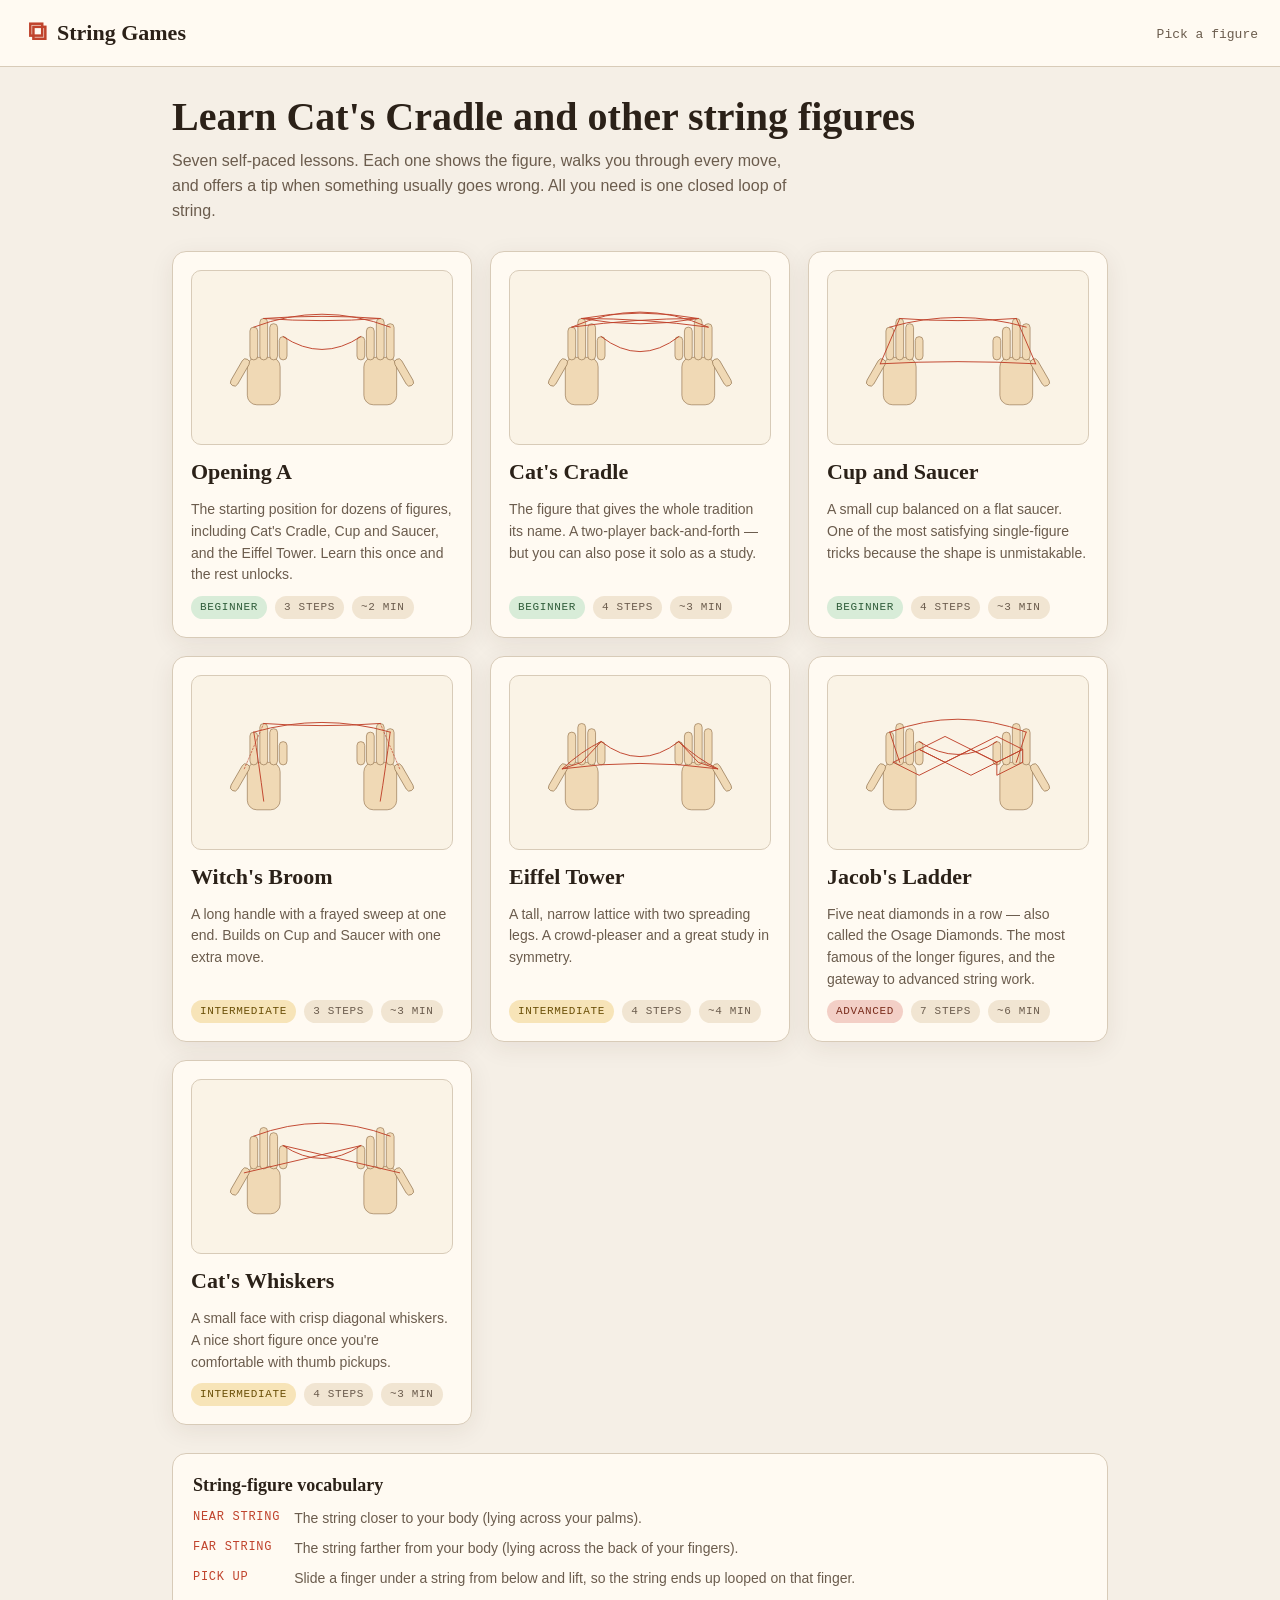
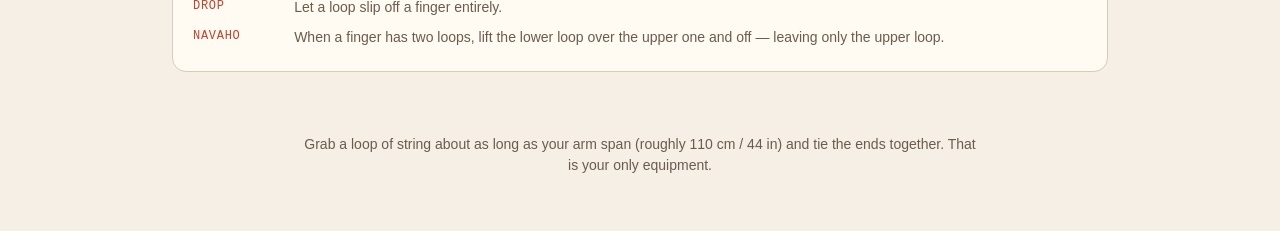
==== string-games/index.html @ 21772d3d "Add String Games tutorial app Static single-page web app teaching Cat's Cradle and six other classic" ====
<!doctype html>
<html lang="en">
  <head>
    <meta charset="utf-8" />
    <meta name="viewport" content="width=device-width, initial-scale=1" />
    <title>String Games — learn Cat's Cradle and friends</title>
    <meta
      name="description"
      content="A self-paced tutorial for Cat's Cradle and other classic string figures. Step-by-step diagrams you can follow with a single loop of string."
    />
    <link rel="stylesheet" href="styles.css" />
  </head>
  <body>
    <header class="topbar">
      <button id="home-link" class="brand" type="button">
        <span class="brand-mark" aria-hidden="true">&#x29C9;</span>
        String Games
      </button>
      <nav class="topbar-meta">
        <span id="crumb" class="crumb">Pick a figure</span>
      </nav>
    </header>

    <main id="app"></main>

    <footer class="foot">
      <p>
        Grab a loop of string about as long as your arm span (roughly 110&nbsp;cm
        / 44&nbsp;in) and tie the ends together. That is your only equipment.
      </p>
    </footer>

    <script src="games.js"></script>
    <script src="app.js"></script>
  </body>
</html>
---- string-games/styles.css ----
:root {
  --bg: #f5efe6;
  --paper: #fffaf2;
  --ink: #2b2118;
  --ink-soft: #6b5c4d;
  --accent: #c0432c;
  --accent-soft: #e8b4a8;
  --line: #d8cbb8;
  --string: #c0432c;
  --string-new: #1d6f42;
  --shadow: 0 6px 24px rgba(60, 40, 20, 0.08);
  --radius: 14px;
  --mono: ui-monospace, SFMono-Regular, Menlo, Consolas, monospace;
  --serif: "Iowan Old Style", "Palatino Linotype", Palatino, Georgia, serif;
  --sans: -apple-system, BlinkMacSystemFont, "Segoe UI", Inter, Roboto, sans-serif;
}

* {
  box-sizing: border-box;
}

html,
body {
  margin: 0;
  padding: 0;
  background: var(--bg);
  color: var(--ink);
  font-family: var(--sans);
  font-size: 16px;
  line-height: 1.55;
  -webkit-font-smoothing: antialiased;
}

.topbar {
  display: flex;
  align-items: center;
  justify-content: space-between;
  padding: 14px 22px;
  border-bottom: 1px solid var(--line);
  background: var(--paper);
  position: sticky;
  top: 0;
  z-index: 5;
}

.brand {
  background: none;
  border: 0;
  cursor: pointer;
  font-family: var(--serif);
  font-size: 22px;
  font-weight: 600;
  color: var(--ink);
  display: flex;
  align-items: center;
  gap: 10px;
  padding: 4px 6px;
}

.brand:hover {
  color: var(--accent);
}

.brand-mark {
  display: inline-block;
  font-size: 26px;
  color: var(--accent);
  transform: translateY(-1px);
}

.crumb {
  font-family: var(--mono);
  font-size: 13px;
  color: var(--ink-soft);
}

main {
  max-width: 980px;
  margin: 0 auto;
  padding: 28px 22px 48px;
}

.foot {
  max-width: 720px;
  margin: 0 auto;
  padding: 0 22px 40px;
  color: var(--ink-soft);
  font-size: 14px;
  text-align: center;
}

/* Home */

.intro {
  margin: 0 0 28px;
}
.intro h1 {
  font-family: var(--serif);
  font-size: 40px;
  line-height: 1.1;
  margin: 0 0 10px;
}
.intro p {
  margin: 0;
  color: var(--ink-soft);
  max-width: 640px;
}

.grid {
  display: grid;
  gap: 18px;
  grid-template-columns: repeat(auto-fill, minmax(260px, 1fr));
}

.card {
  background: var(--paper);
  border: 1px solid var(--line);
  border-radius: var(--radius);
  padding: 18px;
  cursor: pointer;
  text-align: left;
  font: inherit;
  color: inherit;
  display: flex;
  flex-direction: column;
  gap: 10px;
  transition: transform 120ms ease, box-shadow 120ms ease,
    border-color 120ms ease;
  box-shadow: var(--shadow);
}

.card:hover,
.card:focus-visible {
  transform: translateY(-2px);
  border-color: var(--accent-soft);
  outline: none;
}

.card-thumb {
  background: #faf3e6;
  border: 1px solid var(--line);
  border-radius: 10px;
  aspect-ratio: 3 / 2;
  display: flex;
  align-items: center;
  justify-content: center;
  overflow: hidden;
}

.card-thumb svg {
  width: 100%;
  height: 100%;
}

.card-title {
  font-family: var(--serif);
  font-size: 22px;
  margin: 0;
}

.card-desc {
  margin: 0;
  color: var(--ink-soft);
  font-size: 14px;
}

.card-meta {
  display: flex;
  gap: 8px;
  flex-wrap: wrap;
  margin-top: auto;
}

.tag {
  font-family: var(--mono);
  font-size: 11px;
  text-transform: uppercase;
  letter-spacing: 0.06em;
  background: #f1e5d2;
  color: var(--ink-soft);
  border-radius: 999px;
  padding: 3px 9px;
}

.tag.diff-1 {
  background: #d8ecd8;
  color: #2f5d3a;
}
.tag.diff-2 {
  background: #f7e4b8;
  color: #6b5008;
}
.tag.diff-3 {
  background: #f3cfc6;
  color: #7a2c1c;
}

/* Game view */

.game-head {
  display: flex;
  flex-wrap: wrap;
  align-items: baseline;
  justify-content: space-between;
  gap: 12px;
  margin: 0 0 18px;
}

.game-head h1 {
  font-family: var(--serif);
  font-size: 34px;
  margin: 0;
}

.game-blurb {
  color: var(--ink-soft);
  margin: 0 0 22px;
  max-width: 680px;
}

.viewer {
  display: grid;
  grid-template-columns: minmax(280px, 1.2fr) 1fr;
  gap: 22px;
  background: var(--paper);
  border: 1px solid var(--line);
  border-radius: var(--radius);
  padding: 20px;
  box-shadow: var(--shadow);
}

@media (max-width: 720px) {
  .viewer {
    grid-template-columns: 1fr;
  }
}

.stage {
  background: #fffdf7;
  border: 1px dashed var(--line);
  border-radius: 10px;
  display: flex;
  align-items: center;
  justify-content: center;
  aspect-ratio: 3 / 2;
}

.stage svg {
  width: 100%;
  height: 100%;
}

.step-body h2 {
  font-family: var(--serif);
  font-size: 22px;
  margin: 0 0 8px;
}

.step-body .step-num {
  font-family: var(--mono);
  font-size: 12px;
  letter-spacing: 0.08em;
  text-transform: uppercase;
  color: var(--accent);
  display: block;
  margin-bottom: 4px;
}

.step-body p {
  margin: 0 0 12px;
}

.step-body .tip {
  background: #f7eedd;
  border-left: 3px solid var(--accent);
  padding: 10px 12px;
  border-radius: 6px;
  font-size: 14px;
  color: var(--ink);
}

.controls {
  margin-top: 18px;
  display: flex;
  align-items: center;
  justify-content: space-between;
  gap: 10px;
}

.btn {
  background: var(--ink);
  color: var(--paper);
  border: 0;
  border-radius: 999px;
  padding: 10px 18px;
  font: inherit;
  font-size: 14px;
  cursor: pointer;
  transition: background 120ms ease, transform 120ms ease;
}
.btn:hover {
  background: var(--accent);
}
.btn:disabled {
  background: #d4c8b6;
  cursor: not-allowed;
}
.btn.secondary {
  background: transparent;
  color: var(--ink);
  border: 1px solid var(--line);
}
.btn.secondary:hover {
  border-color: var(--accent);
  color: var(--accent);
}

.progress {
  flex: 1;
  height: 6px;
  background: #ece2cf;
  border-radius: 999px;
  overflow: hidden;
  margin: 0 12px;
}

.progress > span {
  display: block;
  height: 100%;
  background: var(--accent);
  transition: width 200ms ease;
}

.glossary {
  margin-top: 28px;
  padding: 18px 20px;
  background: var(--paper);
  border: 1px solid var(--line);
  border-radius: var(--radius);
}

.glossary h3 {
  font-family: var(--serif);
  margin: 0 0 8px;
  font-size: 18px;
}

.glossary dl {
  margin: 0;
  display: grid;
  grid-template-columns: max-content 1fr;
  gap: 4px 14px;
}

.glossary dt {
  font-family: var(--mono);
  font-size: 12px;
  color: var(--accent);
  text-transform: uppercase;
  letter-spacing: 0.06em;
}

.glossary dd {
  margin: 0 0 4px;
  font-size: 14px;
  color: var(--ink-soft);
}

/* SVG diagram styling */

.hand {
  fill: #f0d9b5;
  stroke: #8a6a45;
  stroke-width: 1.4;
  stroke-linejoin: round;
}

.finger-tip {
  fill: #8a6a45;
}

.label {
  font-family: var(--mono);
  font-size: 9px;
  fill: #8a6a45;
}

.string-line {
  fill: none;
  stroke: var(--string);
  stroke-width: 2.2;
  stroke-linecap: round;
}

.string-new {
  stroke: var(--string-new);
  stroke-width: 2.6;
}

.string-loose {
  stroke-dasharray: 4 4;
  opacity: 0.7;
}
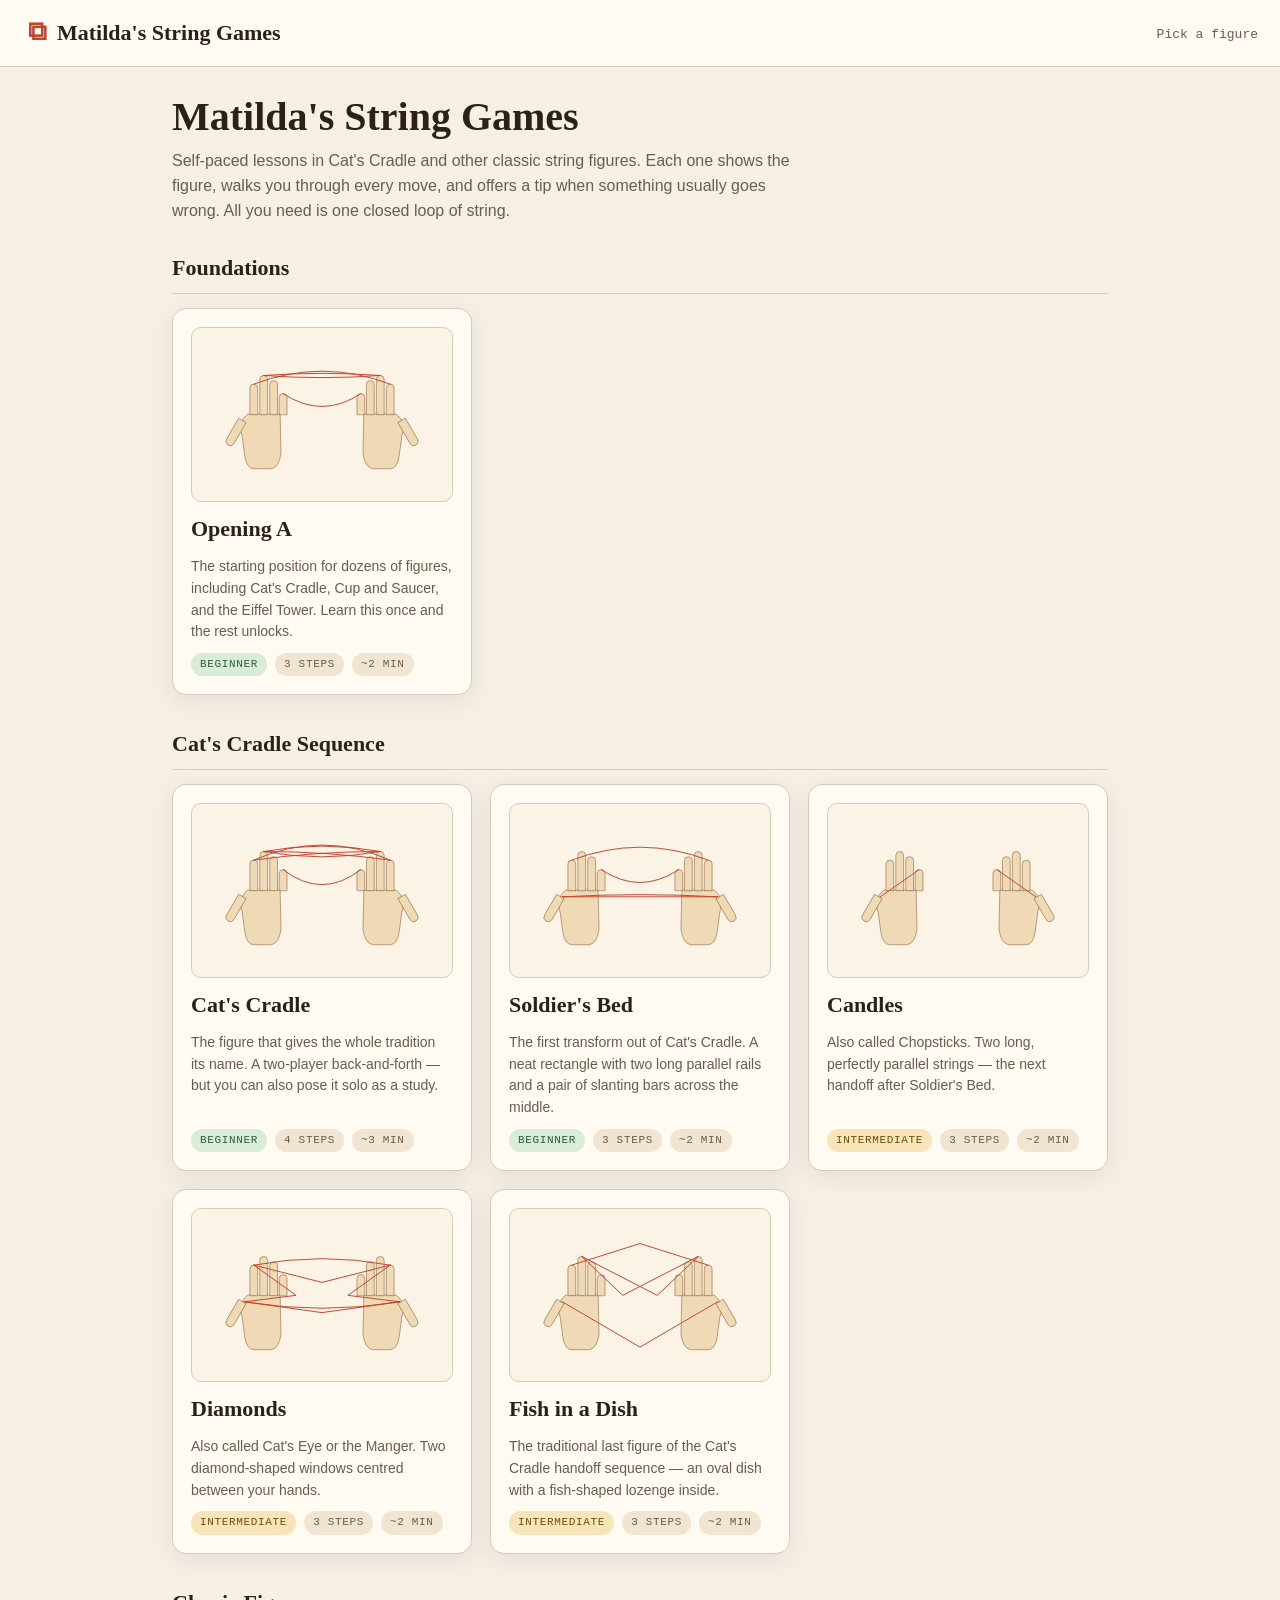
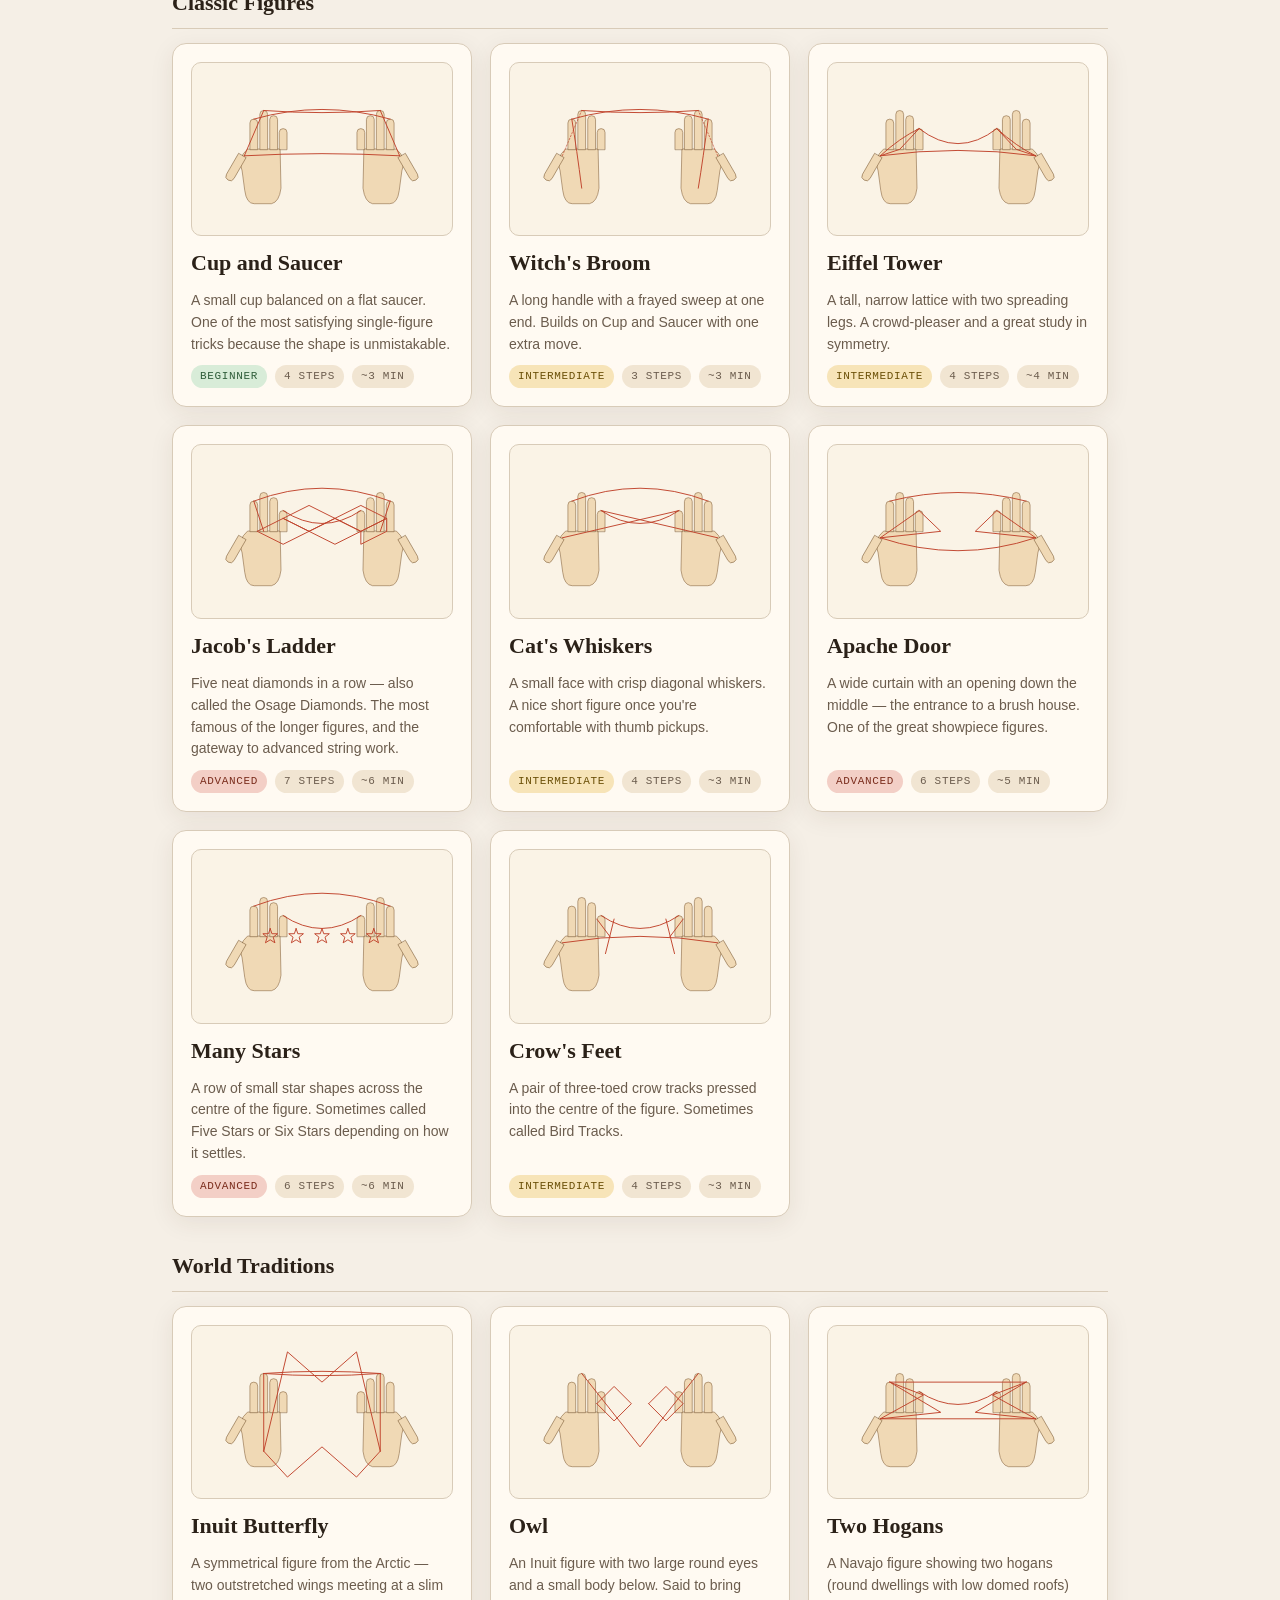
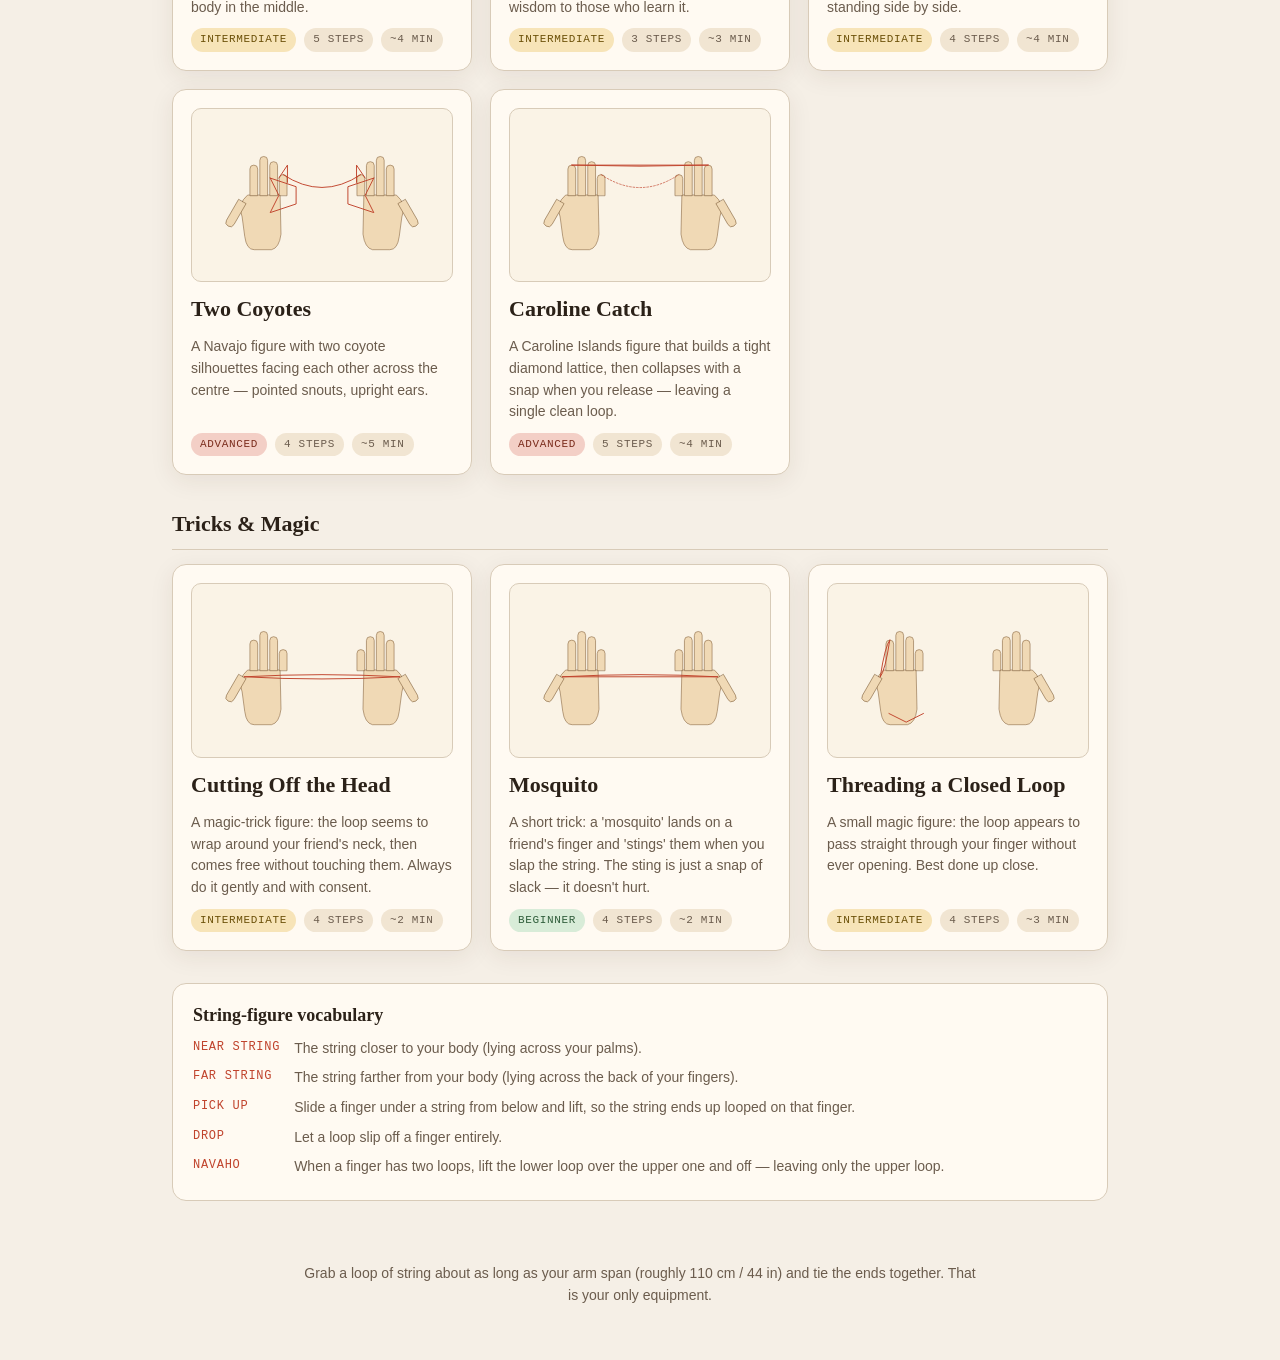
==== commit 051edc1f: "Final hybrid: rename to "Matilda's String Games" + propagate plates Branding: - Title bar, document " ====
--- a/string-games/index.html
+++ b/string-games/index.html
@@ -3,7 +3,7 @@
   <head>
     <meta charset="utf-8" />
     <meta name="viewport" content="width=device-width, initial-scale=1" />
-    <title>String Games — learn Cat's Cradle and friends</title>
+    <title>Matilda's String Games — learn Cat's Cradle and friends</title>
     <meta
       name="description"
       content="A self-paced tutorial for Cat's Cradle and other classic string figures. Step-by-step diagrams you can follow with a single loop of string."
@@ -14,7 +14,7 @@
     <header class="topbar">
       <button id="home-link" class="brand" type="button">
         <span class="brand-mark" aria-hidden="true">&#x29C9;</span>
-        String Games
+        Matilda's String Games
       </button>
       <nav class="topbar-meta">
         <span id="crumb" class="crumb">Pick a figure</span>
--- a/string-games/styles.css
+++ b/string-games/styles.css
@@ -112,6 +112,19 @@
   grid-template-columns: repeat(auto-fill, minmax(260px, 1fr));
 }
 
+.category {
+  margin-bottom: 32px;
+}
+
+.category-title {
+  font-family: var(--serif);
+  font-size: 22px;
+  margin: 0 0 14px;
+  padding-bottom: 8px;
+  border-bottom: 1px solid var(--line);
+  color: var(--ink);
+}
+
 .card {
   background: var(--paper);
   border: 1px solid var(--line);
@@ -248,6 +261,42 @@
 .stage svg {
   width: 100%;
   height: 100%;
+}
+
+.stage.has-plate {
+  flex-direction: column;
+  aspect-ratio: auto;
+  padding: 14px;
+  gap: 12px;
+  align-items: stretch;
+}
+
+.stage.has-plate svg {
+  height: auto;
+  max-height: 220px;
+}
+
+.plate {
+  margin: 0;
+  padding: 12px 0 0;
+  border-top: 1px dashed var(--line);
+  text-align: center;
+}
+
+.plate img {
+  max-width: 100%;
+  max-height: 260px;
+  height: auto;
+  border-radius: 4px;
+  filter: sepia(0.06);
+}
+
+.plate figcaption {
+  font-family: var(--mono);
+  font-size: 11px;
+  color: var(--ink-soft);
+  margin-top: 8px;
+  letter-spacing: 0.04em;
 }
 
 .step-body h2 {
@@ -373,10 +422,33 @@
   stroke: #8a6a45;
   stroke-width: 1.4;
   stroke-linejoin: round;
+  stroke-linecap: round;
+}
+
+.hand.active {
+  fill: #ffce7e;
+  stroke: #5a3a18;
+  stroke-width: 1.8;
+}
+
+.hand-detail {
+  fill: none;
+  stroke: #8a6a45;
+  stroke-width: 0.9;
+  opacity: 0.45;
+  stroke-linecap: round;
 }
 
 .finger-tip {
   fill: #8a6a45;
+}
+
+.finger-label {
+  font-family: var(--mono);
+  font-size: 11px;
+  font-weight: 600;
+  fill: #5a3a18;
+  text-anchor: middle;
 }
 
 .label {
@@ -401,3 +473,12 @@
   stroke-dasharray: 4 4;
   opacity: 0.7;
 }
+
+.arrow {
+  fill: none;
+  stroke: var(--accent);
+  stroke-width: 2.4;
+  stroke-linecap: round;
+  stroke-dasharray: 5 4;
+  opacity: 0.85;
+}
